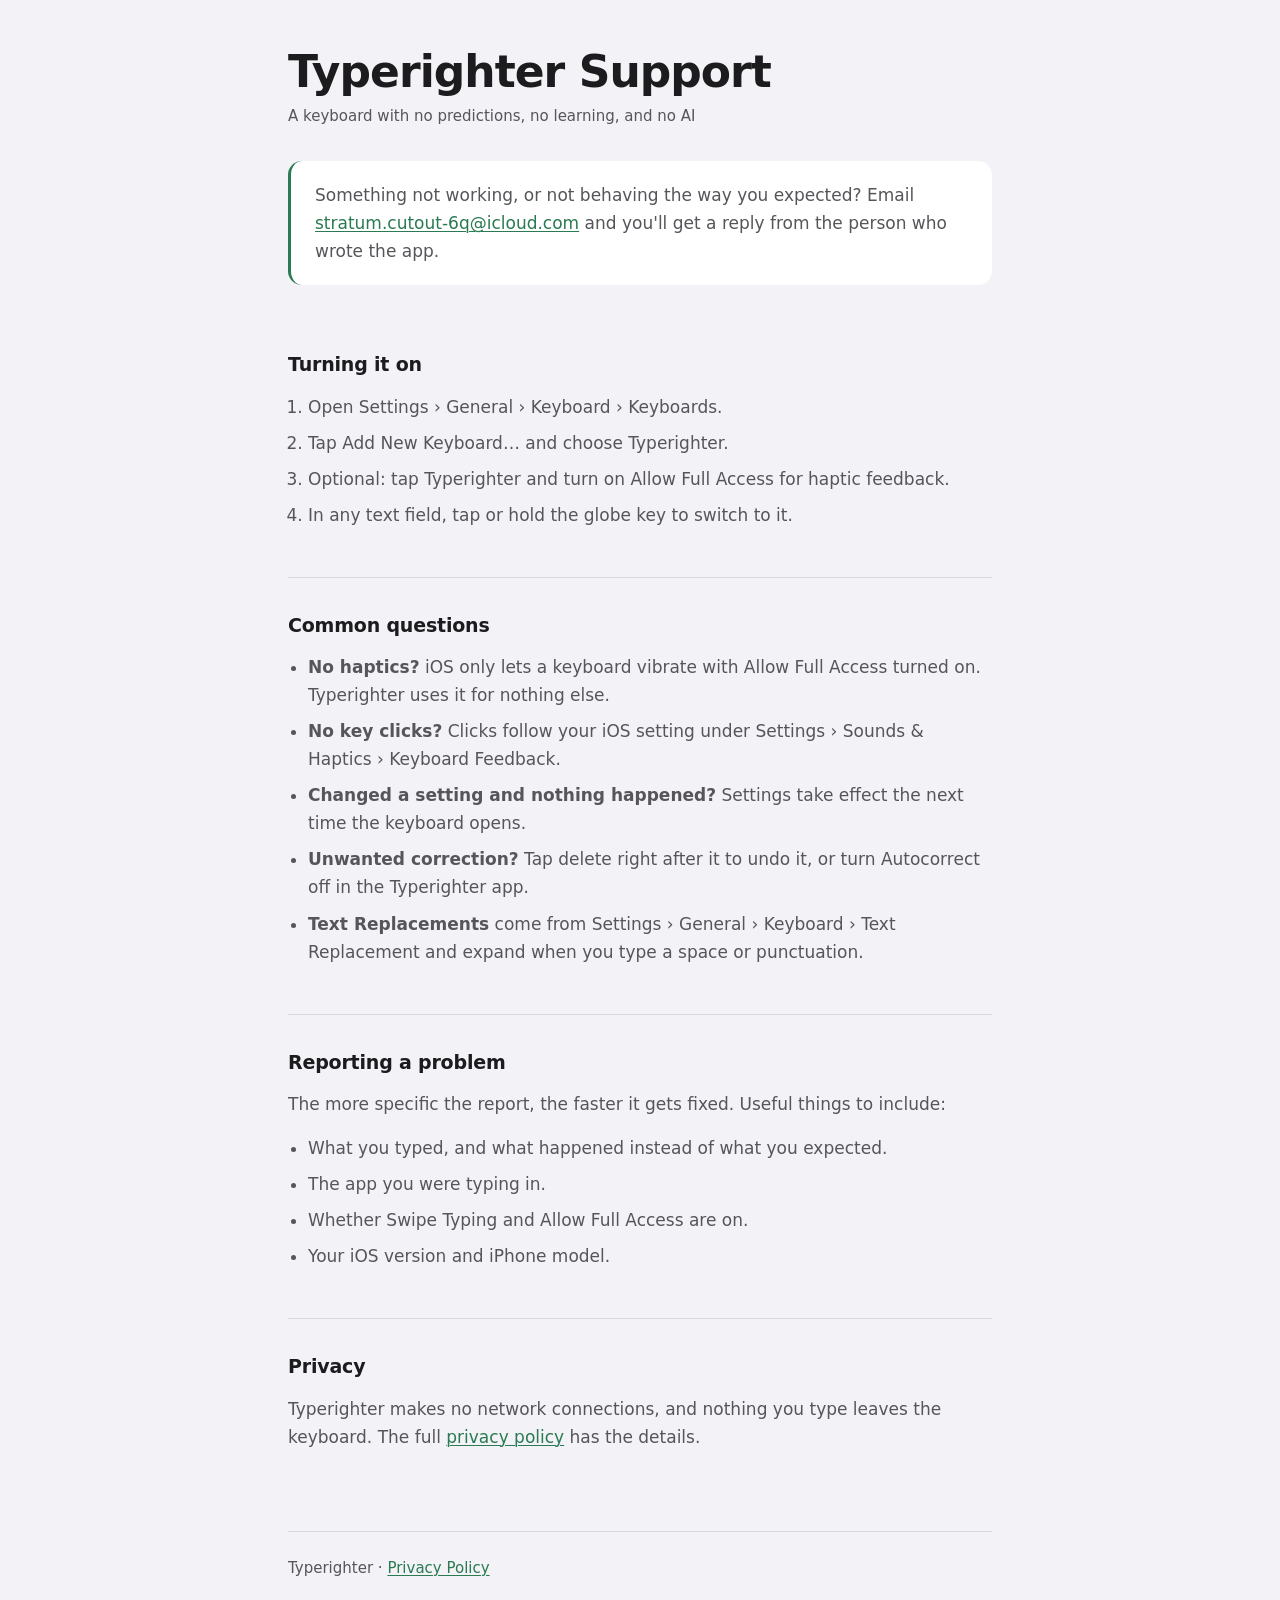
==== typerighter/index.html @ d0e9bf65 "Host support and privacy pages for every app Move Forte's pages into forte/, add Typerighter's, shar" ====
<!DOCTYPE html>
<html lang="en">
<head>
<meta charset="utf-8">
<meta name="viewport" content="width=device-width, initial-scale=1">
<title>Typerighter — Support</title>
<meta name="description" content="Support for Typerighter, a keyboard with no predictions, no learning, and no AI.">
<link rel="stylesheet" href="../styles.css">
</head>
<body class="typerighter">
<main>
  <header>
    <h1>Typerighter Support</h1>
    <p class="updated">A keyboard with no predictions, no learning, and no AI</p>
    <p class="lede">
      Something not working, or not behaving the way you expected? Email
      <a href="mailto:stratum.cutout-6q@icloud.com">stratum.cutout-6q@icloud.com</a>
      and you'll get a reply from the person who wrote the app.
    </p>
  </header>

  <section>
    <h2>Turning it on</h2>
    <ol>
      <li>Open Settings › General › Keyboard › Keyboards.</li>
      <li>Tap Add New Keyboard… and choose Typerighter.</li>
      <li>Optional: tap Typerighter and turn on Allow Full Access for haptic feedback.</li>
      <li>In any text field, tap or hold the globe key to switch to it.</li>
    </ol>
  </section>

  <section>
    <h2>Common questions</h2>
    <ul>
      <li><strong>No haptics?</strong> iOS only lets a keyboard vibrate with Allow Full Access turned on. Typerighter uses it for nothing else.</li>
      <li><strong>No key clicks?</strong> Clicks follow your iOS setting under Settings › Sounds &amp; Haptics › Keyboard Feedback.</li>
      <li><strong>Changed a setting and nothing happened?</strong> Settings take effect the next time the keyboard opens.</li>
      <li><strong>Unwanted correction?</strong> Tap delete right after it to undo it, or turn Autocorrect off in the Typerighter app.</li>
      <li><strong>Text Replacements</strong> come from Settings › General › Keyboard › Text Replacement and expand when you type a space or punctuation.</li>
    </ul>
  </section>

  <section>
    <h2>Reporting a problem</h2>
    <p>The more specific the report, the faster it gets fixed. Useful things to include:</p>
    <ul>
      <li>What you typed, and what happened instead of what you expected.</li>
      <li>The app you were typing in.</li>
      <li>Whether Swipe Typing and Allow Full Access are on.</li>
      <li>Your iOS version and iPhone model.</li>
    </ul>
  </section>

  <section>
    <h2>Privacy</h2>
    <p>
      Typerighter makes no network connections, and nothing you type leaves the keyboard. The full
      <a href="privacy.html">privacy policy</a> has the details.
    </p>
  </section>

  <footer>
    Typerighter · <a href="privacy.html">Privacy Policy</a>
  </footer>
</main>
</body>
</html>
---- styles.css ----
:root {
  color-scheme: light dark;
  --bg: #f2f2f7;
  --card: #ffffff;
  --text: #1c1c1e;
  --muted: #56565a;
  --rule: #d8d8dd;
  --accent: #0a66d8;
}
@media (prefers-color-scheme: dark) {
  :root {
    --bg: #000000;
    --card: #131315;
    --text: #f2f2f7;
    --muted: #a1a1a8;
    --rule: #2c2c30;
    --accent: #6aa8ff;
  }
}
.forte { --accent: #8a5cf6; }
.typerighter { --accent: #2a7a52; }
@media (prefers-color-scheme: dark) {
  .forte { --accent: #b79cff; }
  .typerighter { --accent: #7fc49a; }
}
* { box-sizing: border-box; }
body {
  margin: 0;
  padding: 3rem 1.25rem 5rem;
  background: var(--bg);
  color: var(--text);
  font: 400 17px/1.65 -apple-system, BlinkMacSystemFont, "SF Pro Text", "Segoe UI", Roboto, system-ui, sans-serif;
  -webkit-font-smoothing: antialiased;
}
main { max-width: 44rem; margin: 0 auto; }
header { margin-bottom: 3rem; }
h1 {
  font-size: clamp(2rem, 6vw, 2.75rem);
  line-height: 1.1;
  letter-spacing: -0.022em;
  font-weight: 700;
  margin: 0 0 0.5rem;
}
.updated { color: var(--muted); font-size: 0.9375rem; margin: 0; }
.lede {
  margin: 2rem 0 0;
  padding: 1.25rem 1.5rem;
  background: var(--card);
  border-radius: 14px;
  border-left: 3px solid var(--accent);
  font-size: 1.0625rem;
}
section { padding: 2rem 0; border-top: 1px solid var(--rule); }
section:first-of-type { border-top: none; padding-top: 1rem; }
h2 {
  font-size: 1.1875rem;
  letter-spacing: -0.01em;
  font-weight: 650;
  margin: 0 0 0.75rem;
}
p { margin: 0 0 1rem; color: var(--muted); }
p:last-child { margin-bottom: 0; }
ul, ol { margin: 0 0 1rem; padding-left: 1.25rem; color: var(--muted); }
li { margin-bottom: 0.5rem; }
li:last-child { margin-bottom: 0; }
a { color: var(--accent); text-decoration-thickness: 1px; text-underline-offset: 2px; }
footer {
  margin-top: 3rem;
  padding-top: 1.5rem;
  border-top: 1px solid var(--rule);
  color: var(--muted);
  font-size: 0.9375rem;
}
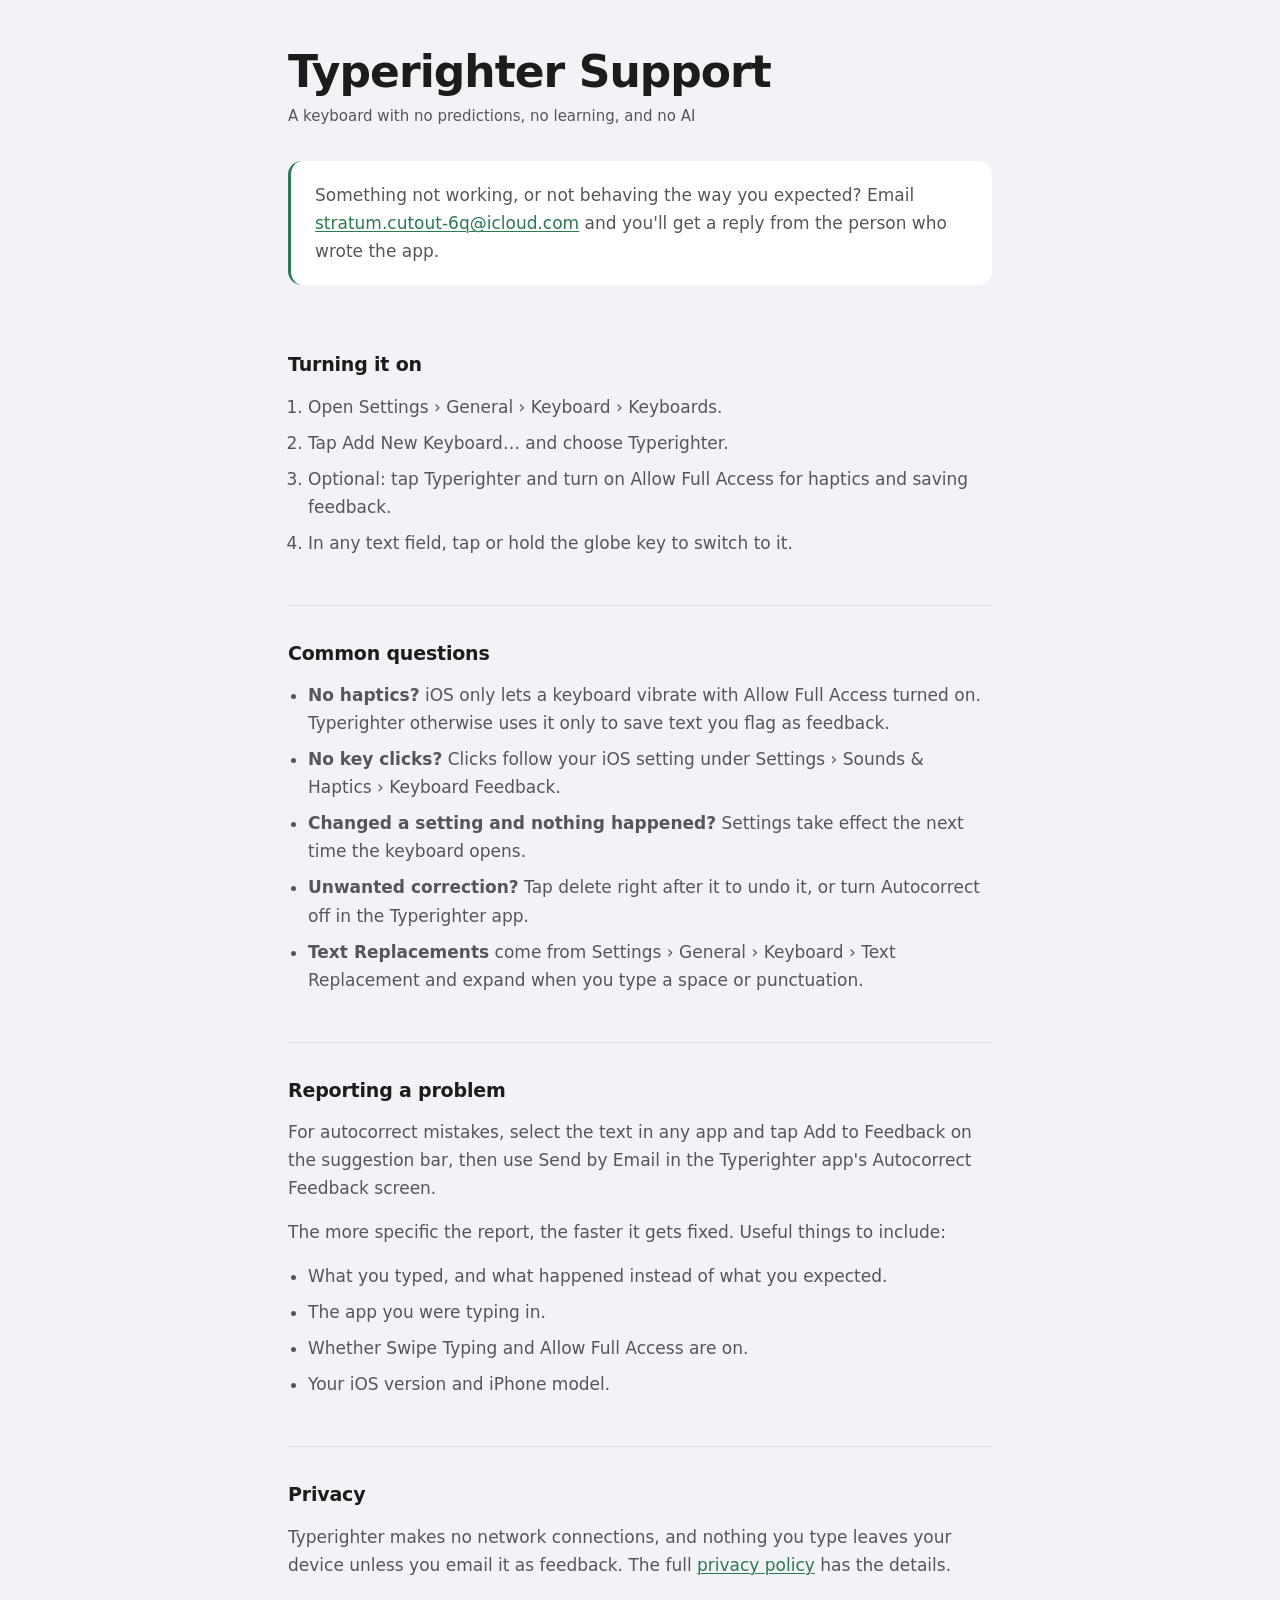
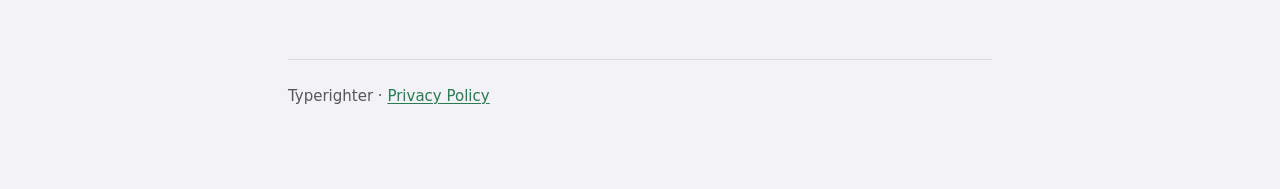
==== commit 15b4a3f5: "Cover Typerighter's user-sent autocorrect feedback in its privacy and support pages Co-Authored-By: " ====
--- a/typerighter/index.html
+++ b/typerighter/index.html
@@ -24,7 +24,7 @@
     <ol>
       <li>Open Settings › General › Keyboard › Keyboards.</li>
       <li>Tap Add New Keyboard… and choose Typerighter.</li>
-      <li>Optional: tap Typerighter and turn on Allow Full Access for haptic feedback.</li>
+      <li>Optional: tap Typerighter and turn on Allow Full Access for haptics and saving feedback.</li>
       <li>In any text field, tap or hold the globe key to switch to it.</li>
     </ol>
   </section>
@@ -32,7 +32,7 @@
   <section>
     <h2>Common questions</h2>
     <ul>
-      <li><strong>No haptics?</strong> iOS only lets a keyboard vibrate with Allow Full Access turned on. Typerighter uses it for nothing else.</li>
+      <li><strong>No haptics?</strong> iOS only lets a keyboard vibrate with Allow Full Access turned on. Typerighter otherwise uses it only to save text you flag as feedback.</li>
       <li><strong>No key clicks?</strong> Clicks follow your iOS setting under Settings › Sounds &amp; Haptics › Keyboard Feedback.</li>
       <li><strong>Changed a setting and nothing happened?</strong> Settings take effect the next time the keyboard opens.</li>
       <li><strong>Unwanted correction?</strong> Tap delete right after it to undo it, or turn Autocorrect off in the Typerighter app.</li>
@@ -42,6 +42,10 @@
 
   <section>
     <h2>Reporting a problem</h2>
+    <p>
+      For autocorrect mistakes, select the text in any app and tap Add to Feedback on the suggestion
+      bar, then use Send by Email in the Typerighter app's Autocorrect Feedback screen.
+    </p>
     <p>The more specific the report, the faster it gets fixed. Useful things to include:</p>
     <ul>
       <li>What you typed, and what happened instead of what you expected.</li>
@@ -54,7 +58,8 @@
   <section>
     <h2>Privacy</h2>
     <p>
-      Typerighter makes no network connections, and nothing you type leaves the keyboard. The full
+      Typerighter makes no network connections, and nothing you type leaves your device unless you
+      email it as feedback. The full
       <a href="privacy.html">privacy policy</a> has the details.
     </p>
   </section>
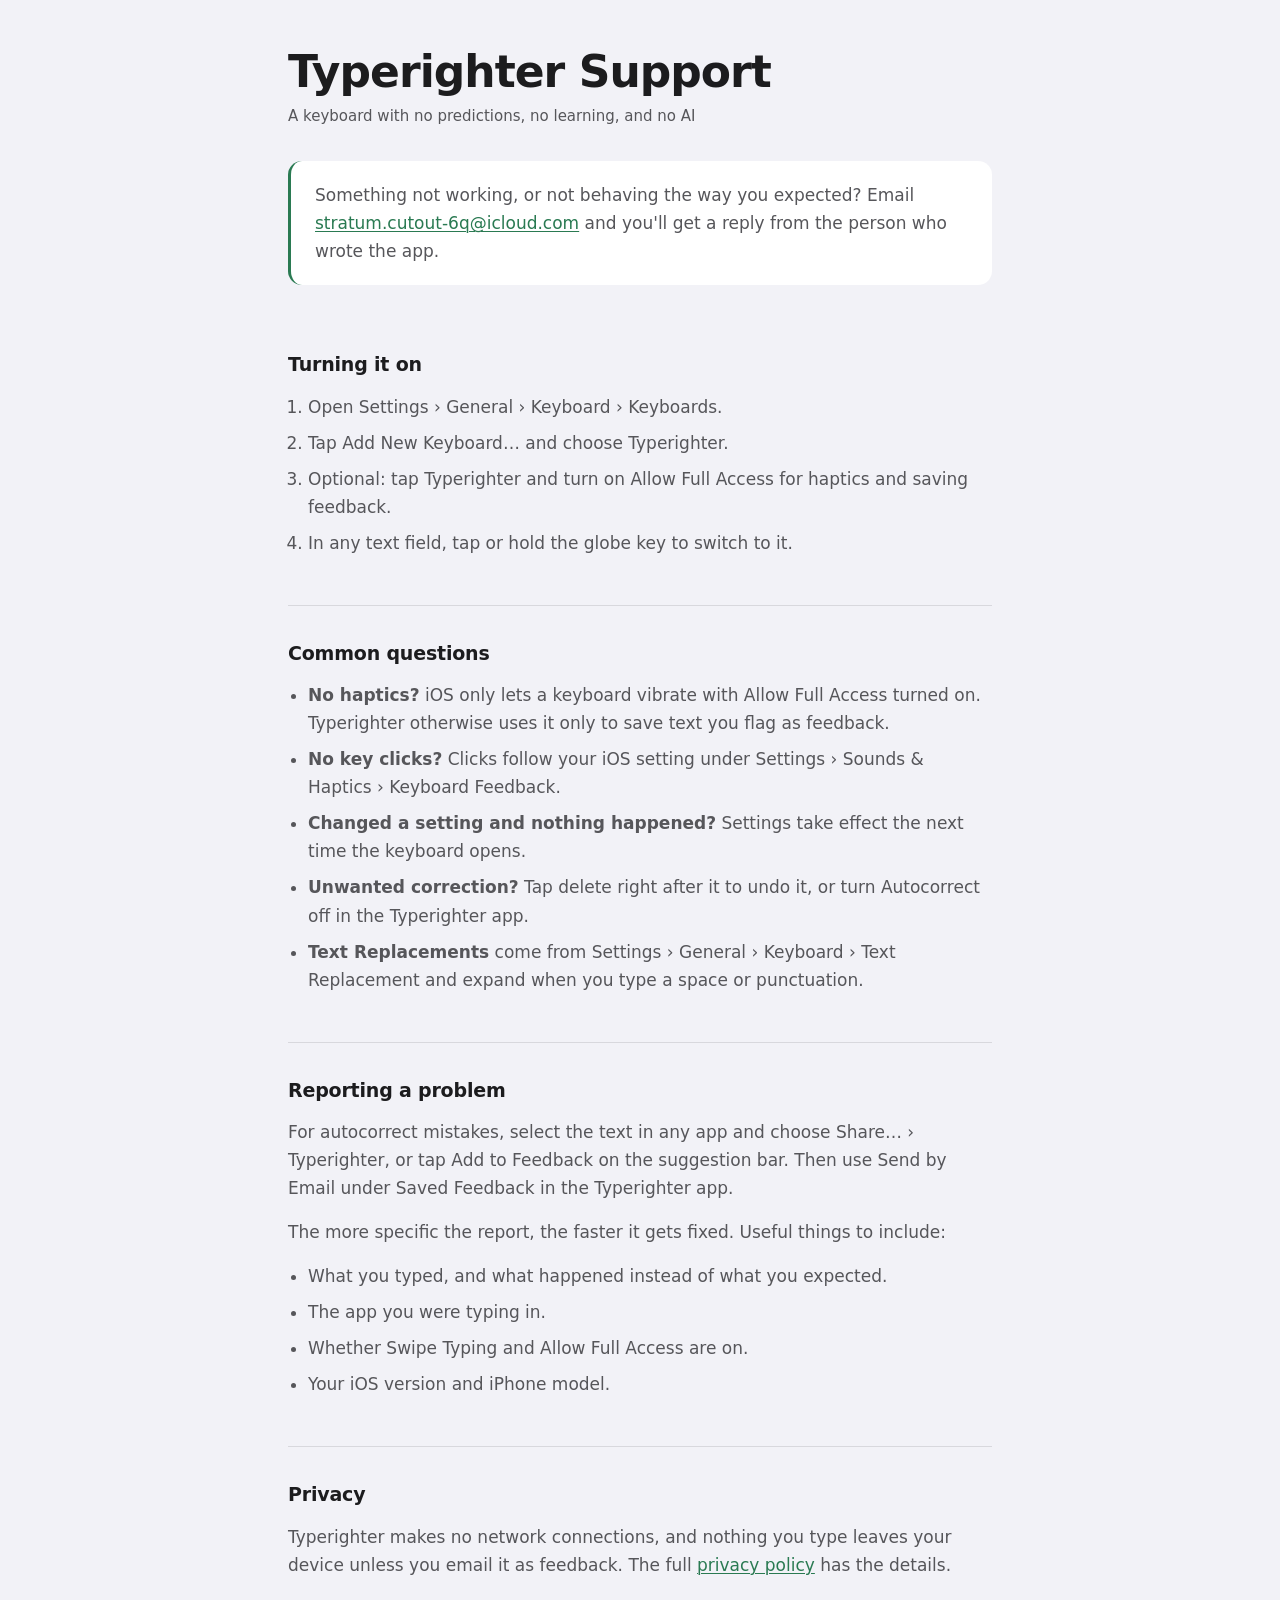
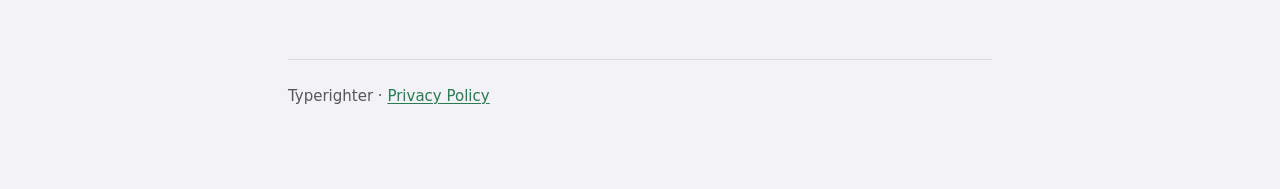
==== commit f844f509: "Mention the Share menu option for Typerighter feedback Co-Authored-By: Claude Opus 5.5 <noreply@anth" ====
--- a/typerighter/index.html
+++ b/typerighter/index.html
@@ -43,8 +43,9 @@
   <section>
     <h2>Reporting a problem</h2>
     <p>
-      For autocorrect mistakes, select the text in any app and tap Add to Feedback on the suggestion
-      bar, then use Send by Email in the Typerighter app's Autocorrect Feedback screen.
+      For autocorrect mistakes, select the text in any app and choose Share… › Typerighter, or tap Add
+      to Feedback on the suggestion bar. Then use Send by Email under Saved Feedback in the Typerighter
+      app.
     </p>
     <p>The more specific the report, the faster it gets fixed. Useful things to include:</p>
     <ul>
